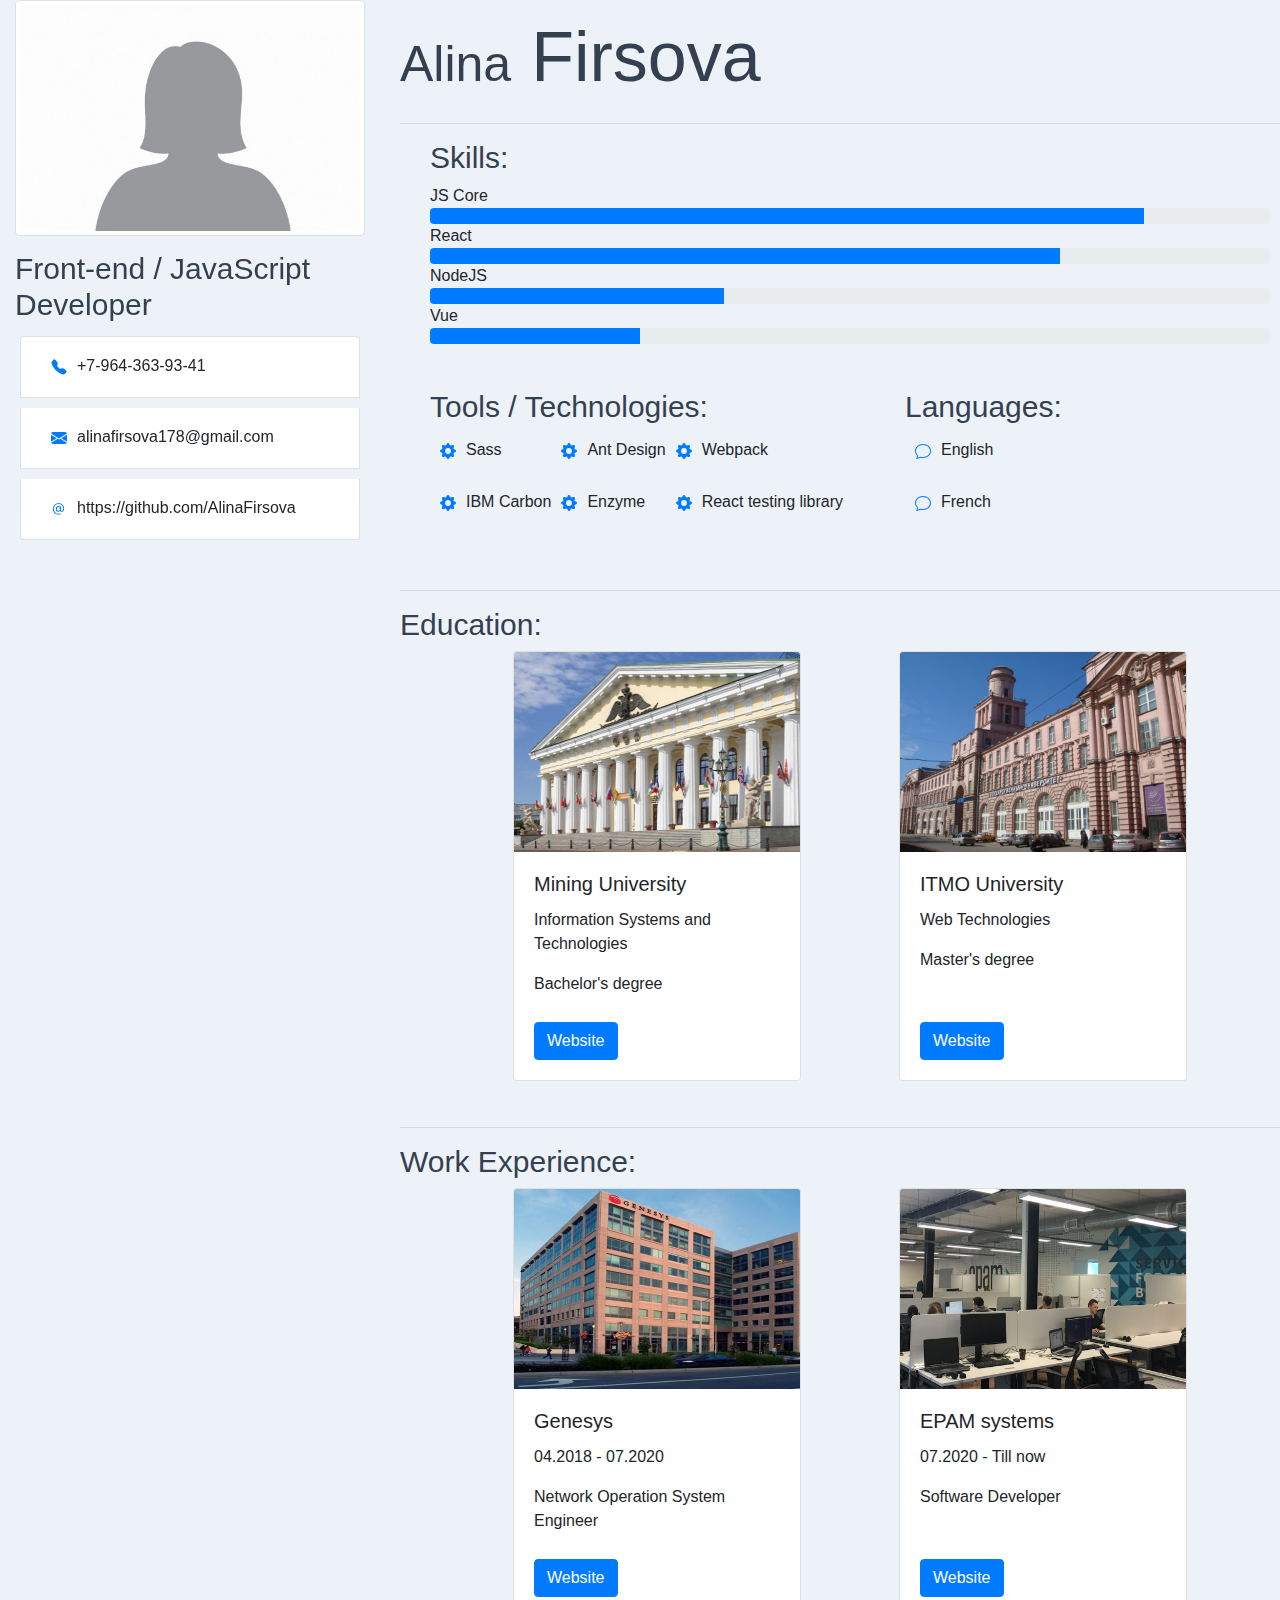
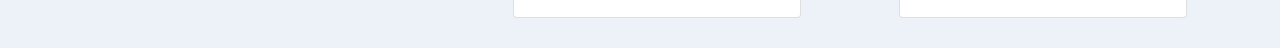
==== index.html @ 810bbb94 "Synchronized build" ====
<!doctype html>
<html lang="en">

<head>

	<meta charset="utf-8">
	<meta name="viewport" content="width=device-width, initial-scale=1, shrink-to-fit=no">

	<link rel="stylesheet" href="https://stackpath.bootstrapcdn.com/bootstrap/4.5.2/css/bootstrap.min.css"
		integrity="sha384-JcKb8q3iqJ61gNV9KGb8thSsNjpSL0n8PARn9HuZOnIxN0hoP+VmmDGMN5t9UJ0Z" crossorigin="anonymous">
	<link rel="stylesheet" href="/static/style.css">
	<title>Alina Firsova</title>
</head>

<body>
	<div class="d-flex">
		<div class="info">
			<img src="/static/img/Alina.jpg" class="img-thumbnail photo">
			<div>
				<h4>Front-end / JavaScript Developer</h4>
				<ul class="list-group">
					<li class="list-group-item">
						<svg width="1em" height="1em" viewBox="0 0 16 16" class="bi bi-telephone-fill" fill="currentColor"
							xmlns="http://www.w3.org/2000/svg">
							<path fill-rule="evenodd"
								d="M2.267.98a1.636 1.636 0 0 1 2.448.152l1.681 2.162c.309.396.418.913.296 1.4l-.513 2.053a.636.636 0 0 0 .167.604L8.65 9.654a.636.636 0 0 0 .604.167l2.052-.513a1.636 1.636 0 0 1 1.401.296l2.162 1.681c.777.604.849 1.753.153 2.448l-.97.97c-.693.693-1.73.998-2.697.658a17.47 17.47 0 0 1-6.571-4.144A17.47 17.47 0 0 1 .639 4.646c-.34-.967-.035-2.004.658-2.698l.97-.969z" />
						</svg>+7-964-363-93-41</li>
					<li class="list-group-item"><svg width="1em" height="1em" viewBox="0 0 16 16" class="bi bi-envelope-fill"
							fill="currentColor" xmlns="http://www.w3.org/2000/svg">
							<path fill-rule="evenodd"
								d="M.05 3.555A2 2 0 0 1 2 2h12a2 2 0 0 1 1.95 1.555L8 8.414.05 3.555zM0 4.697v7.104l5.803-3.558L0 4.697zM6.761 8.83l-6.57 4.027A2 2 0 0 0 2 14h12a2 2 0 0 0 1.808-1.144l-6.57-4.027L8 9.586l-1.239-.757zm3.436-.586L16 11.801V4.697l-5.803 3.546z" />
						</svg>alinafirsova178@gmail.com</li>
					<li class="list-group-item">
						<svg width="1em" height="1em" viewBox="0 0 16 16" class="bi bi-at" fill="currentColor"
							xmlns="http://www.w3.org/2000/svg">
							<path fill-rule="evenodd"
								d="M13.106 7.222c0-2.967-2.249-5.032-5.482-5.032-3.35 0-5.646 2.318-5.646 5.702 0 3.493 2.235 5.708 5.762 5.708.862 0 1.689-.123 2.304-.335v-.862c-.43.199-1.354.328-2.29.328-2.926 0-4.813-1.88-4.813-4.798 0-2.844 1.921-4.881 4.594-4.881 2.735 0 4.608 1.688 4.608 4.156 0 1.682-.554 2.769-1.416 2.769-.492 0-.772-.28-.772-.76V5.206H8.923v.834h-.11c-.266-.595-.881-.964-1.6-.964-1.4 0-2.378 1.162-2.378 2.823 0 1.737.957 2.906 2.379 2.906.8 0 1.415-.39 1.709-1.087h.11c.081.67.703 1.148 1.503 1.148 1.572 0 2.57-1.415 2.57-3.643zm-7.177.704c0-1.197.54-1.907 1.456-1.907.93 0 1.524.738 1.524 1.907S8.308 9.84 7.371 9.84c-.895 0-1.442-.725-1.442-1.914z" />
						</svg>https://github.com/AlinaFirsova</li>
				</ul>
			</div>
		</div>
		<div>
			<div class="main name d-flex"><h2>Alina</h2> <h1>Firsova</h1></div>
			<hr/>
			<div class="container main">
				<div class="container animation">
					<h4>Skills:</h4>
					JS Core <div class="progress">
						<div class="progress-bar" role="progressbar" style="width: 85%" aria-valuenow="25" aria-valuemin="0"
							aria-valuemax="100"></div>
					</div>
					React <div class="progress">
						<div class="progress-bar" role="progressbar" style="width: 75%" aria-valuenow="25" aria-valuemin="0"
							aria-valuemax="100"></div>
					</div>
					NodeJS <div class="progress">
						<div class="progress-bar" role="progressbar" style="width: 35%" aria-valuenow="25" aria-valuemin="0"
							aria-valuemax="100"></div>
					</div>
					Vue <div class="progress">
						<div class="progress-bar" role="progressbar" style="width: 25%" aria-valuenow="25" aria-valuemin="0"
							aria-valuemax="100"></div>
					</div>
				</div>
			</div>
			<div class="d-flex main ">
				<div class="sm-container">
					<div class="tools animation">
						<h4>Tools / Technologies:</h4>
						<div class="d-flex">
							<div>
								<p><svg width="1em" height="1em" viewBox="0 0 16 16" class="bi bi-gear-fill" fill="currentColor"
										xmlns="http://www.w3.org/2000/svg">
										<path fill-rule="evenodd"
											d="M9.405 1.05c-.413-1.4-2.397-1.4-2.81 0l-.1.34a1.464 1.464 0 0 1-2.105.872l-.31-.17c-1.283-.698-2.686.705-1.987 1.987l.169.311c.446.82.023 1.841-.872 2.105l-.34.1c-1.4.413-1.4 2.397 0 2.81l.34.1a1.464 1.464 0 0 1 .872 2.105l-.17.31c-.698 1.283.705 2.686 1.987 1.987l.311-.169a1.464 1.464 0 0 1 2.105.872l.1.34c.413 1.4 2.397 1.4 2.81 0l.1-.34a1.464 1.464 0 0 1 2.105-.872l.31.17c1.283.698 2.686-.705 1.987-1.987l-.169-.311a1.464 1.464 0 0 1 .872-2.105l.34-.1c1.4-.413 1.4-2.397 0-2.81l-.34-.1a1.464 1.464 0 0 1-.872-2.105l.17-.31c.698-1.283-.705-2.686-1.987-1.987l-.311.169a1.464 1.464 0 0 1-2.105-.872l-.1-.34zM8 10.93a2.929 2.929 0 1 0 0-5.86 2.929 2.929 0 0 0 0 5.858z" />
									</svg>Sass </p>
								<p><svg width="1em" height="1em" viewBox="0 0 16 16" class="bi bi-gear-fill" fill="currentColor"
										xmlns="http://www.w3.org/2000/svg">
										<path fill-rule="evenodd"
											d="M9.405 1.05c-.413-1.4-2.397-1.4-2.81 0l-.1.34a1.464 1.464 0 0 1-2.105.872l-.31-.17c-1.283-.698-2.686.705-1.987 1.987l.169.311c.446.82.023 1.841-.872 2.105l-.34.1c-1.4.413-1.4 2.397 0 2.81l.34.1a1.464 1.464 0 0 1 .872 2.105l-.17.31c-.698 1.283.705 2.686 1.987 1.987l.311-.169a1.464 1.464 0 0 1 2.105.872l.1.34c.413 1.4 2.397 1.4 2.81 0l.1-.34a1.464 1.464 0 0 1 2.105-.872l.31.17c1.283.698 2.686-.705 1.987-1.987l-.169-.311a1.464 1.464 0 0 1 .872-2.105l.34-.1c1.4-.413 1.4-2.397 0-2.81l-.34-.1a1.464 1.464 0 0 1-.872-2.105l.17-.31c.698-1.283-.705-2.686-1.987-1.987l-.311.169a1.464 1.464 0 0 1-2.105-.872l-.1-.34zM8 10.93a2.929 2.929 0 1 0 0-5.86 2.929 2.929 0 0 0 0 5.858z" />
									</svg>IBM Carbon</p>
							</div>
							<div>
								<p><svg width="1em" height="1em" viewBox="0 0 16 16" class="bi bi-gear-fill" fill="currentColor"
										xmlns="http://www.w3.org/2000/svg">
										<path fill-rule="evenodd"
											d="M9.405 1.05c-.413-1.4-2.397-1.4-2.81 0l-.1.34a1.464 1.464 0 0 1-2.105.872l-.31-.17c-1.283-.698-2.686.705-1.987 1.987l.169.311c.446.82.023 1.841-.872 2.105l-.34.1c-1.4.413-1.4 2.397 0 2.81l.34.1a1.464 1.464 0 0 1 .872 2.105l-.17.31c-.698 1.283.705 2.686 1.987 1.987l.311-.169a1.464 1.464 0 0 1 2.105.872l.1.34c.413 1.4 2.397 1.4 2.81 0l.1-.34a1.464 1.464 0 0 1 2.105-.872l.31.17c1.283.698 2.686-.705 1.987-1.987l-.169-.311a1.464 1.464 0 0 1 .872-2.105l.34-.1c1.4-.413 1.4-2.397 0-2.81l-.34-.1a1.464 1.464 0 0 1-.872-2.105l.17-.31c.698-1.283-.705-2.686-1.987-1.987l-.311.169a1.464 1.464 0 0 1-2.105-.872l-.1-.34zM8 10.93a2.929 2.929 0 1 0 0-5.86 2.929 2.929 0 0 0 0 5.858z" />
									</svg>Ant Design</p>
									<p><svg width="1em" height="1em" viewBox="0 0 16 16" class="bi bi-gear-fill" fill="currentColor"
										xmlns="http://www.w3.org/2000/svg">
										<path fill-rule="evenodd"
											d="M9.405 1.05c-.413-1.4-2.397-1.4-2.81 0l-.1.34a1.464 1.464 0 0 1-2.105.872l-.31-.17c-1.283-.698-2.686.705-1.987 1.987l.169.311c.446.82.023 1.841-.872 2.105l-.34.1c-1.4.413-1.4 2.397 0 2.81l.34.1a1.464 1.464 0 0 1 .872 2.105l-.17.31c-.698 1.283.705 2.686 1.987 1.987l.311-.169a1.464 1.464 0 0 1 2.105.872l.1.34c.413 1.4 2.397 1.4 2.81 0l.1-.34a1.464 1.464 0 0 1 2.105-.872l.31.17c1.283.698 2.686-.705 1.987-1.987l-.169-.311a1.464 1.464 0 0 1 .872-2.105l.34-.1c1.4-.413 1.4-2.397 0-2.81l-.34-.1a1.464 1.464 0 0 1-.872-2.105l.17-.31c.698-1.283-.705-2.686-1.987-1.987l-.311.169a1.464 1.464 0 0 1-2.105-.872l-.1-.34zM8 10.93a2.929 2.929 0 1 0 0-5.86 2.929 2.929 0 0 0 0 5.858z" />
									</svg>Enzyme</p>
							</div>
							<div>
								<p><svg width="1em" height="1em" viewBox="0 0 16 16" class="bi bi-gear-fill" fill="currentColor"
									xmlns="http://www.w3.org/2000/svg">
									<path fill-rule="evenodd"
										d="M9.405 1.05c-.413-1.4-2.397-1.4-2.81 0l-.1.34a1.464 1.464 0 0 1-2.105.872l-.31-.17c-1.283-.698-2.686.705-1.987 1.987l.169.311c.446.82.023 1.841-.872 2.105l-.34.1c-1.4.413-1.4 2.397 0 2.81l.34.1a1.464 1.464 0 0 1 .872 2.105l-.17.31c-.698 1.283.705 2.686 1.987 1.987l.311-.169a1.464 1.464 0 0 1 2.105.872l.1.34c.413 1.4 2.397 1.4 2.81 0l.1-.34a1.464 1.464 0 0 1 2.105-.872l.31.17c1.283.698 2.686-.705 1.987-1.987l-.169-.311a1.464 1.464 0 0 1 .872-2.105l.34-.1c1.4-.413 1.4-2.397 0-2.81l-.34-.1a1.464 1.464 0 0 1-.872-2.105l.17-.31c.698-1.283-.705-2.686-1.987-1.987l-.311.169a1.464 1.464 0 0 1-2.105-.872l-.1-.34zM8 10.93a2.929 2.929 0 1 0 0-5.86 2.929 2.929 0 0 0 0 5.858z" />
								</svg>Webpack</p>

							<p><svg width="1em" height="1em" viewBox="0 0 16 16" class="bi bi-gear-fill" fill="currentColor"
									xmlns="http://www.w3.org/2000/svg">
									<path fill-rule="evenodd"
										d="M9.405 1.05c-.413-1.4-2.397-1.4-2.81 0l-.1.34a1.464 1.464 0 0 1-2.105.872l-.31-.17c-1.283-.698-2.686.705-1.987 1.987l.169.311c.446.82.023 1.841-.872 2.105l-.34.1c-1.4.413-1.4 2.397 0 2.81l.34.1a1.464 1.464 0 0 1 .872 2.105l-.17.31c-.698 1.283.705 2.686 1.987 1.987l.311-.169a1.464 1.464 0 0 1 2.105.872l.1.34c.413 1.4 2.397 1.4 2.81 0l.1-.34a1.464 1.464 0 0 1 2.105-.872l.31.17c1.283.698 2.686-.705 1.987-1.987l-.169-.311a1.464 1.464 0 0 1 .872-2.105l.34-.1c1.4-.413 1.4-2.397 0-2.81l-.34-.1a1.464 1.464 0 0 1-.872-2.105l.17-.31c.698-1.283-.705-2.686-1.987-1.987l-.311.169a1.464 1.464 0 0 1-2.105-.872l-.1-.34zM8 10.93a2.929 2.929 0 1 0 0-5.86 2.929 2.929 0 0 0 0 5.858z" />
								</svg>React testing library</p>
							</div>
						</div>
					</div>
				</div>
				<div class="sm-container  animation">
					<div class="container">
						<h4>Languages:</h4>
						<p><svg width="1em" height="1em" viewBox="0 0 16 16" class="bi bi-chat" fill="currentColor"
								xmlns="http://www.w3.org/2000/svg">
								<path fill-rule="evenodd"
									d="M2.678 11.894a1 1 0 0 1 .287.801 10.97 10.97 0 0 1-.398 2c1.395-.323 2.247-.697 2.634-.893a1 1 0 0 1 .71-.074A8.06 8.06 0 0 0 8 14c3.996 0 7-2.807 7-6 0-3.192-3.004-6-7-6S1 4.808 1 8c0 1.468.617 2.83 1.678 3.894zm-.493 3.905a21.682 21.682 0 0 1-.713.129c-.2.032-.352-.176-.273-.362a9.68 9.68 0 0 0 .244-.637l.003-.01c.248-.72.45-1.548.524-2.319C.743 11.37 0 9.76 0 8c0-3.866 3.582-7 8-7s8 3.134 8 7-3.582 7-8 7a9.06 9.06 0 0 1-2.347-.306c-.52.263-1.639.742-3.468 1.105z" />
							</svg>English</p>
						<p><svg width="1em" height="1em" viewBox="0 0 16 16" class="bi bi-chat" fill="currentColor"
								xmlns="http://www.w3.org/2000/svg">
								<path fill-rule="evenodd"
									d="M2.678 11.894a1 1 0 0 1 .287.801 10.97 10.97 0 0 1-.398 2c1.395-.323 2.247-.697 2.634-.893a1 1 0 0 1 .71-.074A8.06 8.06 0 0 0 8 14c3.996 0 7-2.807 7-6 0-3.192-3.004-6-7-6S1 4.808 1 8c0 1.468.617 2.83 1.678 3.894zm-.493 3.905a21.682 21.682 0 0 1-.713.129c-.2.032-.352-.176-.273-.362a9.68 9.68 0 0 0 .244-.637l.003-.01c.248-.72.45-1.548.524-2.319C.743 11.37 0 9.76 0 8c0-3.866 3.582-7 8-7s8 3.134 8 7-3.582 7-8 7a9.06 9.06 0 0 1-2.347-.306c-.52.263-1.639.742-3.468 1.105z" />
							</svg>French</p>
					</div>
				</div>
			</div>
			<hr/>
			<h4 class="main">Education:</h4>
			<div class="container d-flex main">
				<div class="card animation" style="width: 18rem;">
					<img src="/static/img/mining.jpg" class="card-img-top">
					<div class="card-body">
						<h5 class="card-title">Mining University</h5>
						<p class="card-text">Information Systems and Technologies</p>
						<p class="card-text"></p>Bachelor's degree</p>
						<a href="https://spmi.ru" class="btn btn-primary">Website</a>
					</div>
				</div>
				<div class="card animation" style="width: 18rem;">
					<img src="/static/img/itmo.jpg" class="card-img-top">
					<div class="card-body">
						<h5 class="card-title">ITMO University</h5>
						<p class="card-text">Web Technologies</p>
						<p class="card-text"></p>Master's degree</p>
						<a href="https://itmo.ru/ru/" class="btn btn-primary">Website</a>
					</div>
				</div>
			</div>
			<hr/>
			<h4 class="main">Work Experience:</h4>

			<div class="container d-flex main">
				<div class="card animation" style="width: 18rem;">
					<img src="/static/img/genesys.jpg" class="card-img-top">
					<div class="card-body">
						<h5 class="card-title">Genesys</h5>
						<p class="card-text">04.2018 - 07.2020
							<p>Network Operation System Engineer</p>
						</p>
						<a href="https://www.genesys.com/ru-ru" class="btn btn-primary">Website</a>
					</div>
				</div>
				<div class="card animation" style="width: 18rem;">
					<img src="/static/img/epam.jpg" class="card-img-top">
					<div class="card-body">
						<h5 class="card-title">EPAM systems</h5>
						<p class="card-text">07.2020 - Till now 
							<p>Software Developer</p>
						</p>
						<a href="https://www.epam-group.ru/about/who-we-are/epam-russia/spb" class="btn btn-primary">Website</a>
					</div>
				</div>
			</div>
		</div>

		<script src="https://code.jquery.com/jquery-3.5.1.slim.min.js"
			integrity="sha384-DfXdz2htPH0lsSSs5nCTpuj/zy4C+OGpamoFVy38MVBnE+IbbVYUew+OrCXaRkfj"
			crossorigin="anonymous"></script>
		<script src="https://cdn.jsdelivr.net/npm/popper.js@1.16.1/dist/umd/popper.min.js"
			integrity="sha384-9/reFTGAW83EW2RDu2S0VKaIzap3H66lZH81PoYlFhbGU+6BZp6G7niu735Sk7lN"
			crossorigin="anonymous"></script>
		<script src="https://stackpath.bootstrapcdn.com/bootstrap/4.5.2/js/bootstrap.min.js"
			integrity="sha384-B4gt1jrGC7Jh4AgTPSdUtOBvfO8shuf57BaghqFfPlYxofvL8/KUEfYiJOMMV+rV"
			crossorigin="anonymous"></script>
	</div>
</body>

</html>
---- static/style.css ----
.main {
    width: 900px;
    justify-content: space-evenly;
    margin-left: 400px;
    align-items: center;
}

hr {
    width: 900px;
    margin-left: 400px;
}

.photo {
    width: 350px;
    height: auto;
}

body {
    background-color: #edf2f9;
    overflow-x: hidden;
}

.animation:hover {
    transform: scale(1.05); 
}

.custom-container {
    background-color: white;
    border-radius: .25rem;
    padding: 10px;
    min-height: 200px;
}

h1, h2, h4 {
    color: #344050;
    margin-top: 15px;
}

h1 {
    font-size: 70px;
    margin-left: 20px;
}

h2 {
    font-size: 50px;
}

h4 {
    font-size: 30px;
}

svg {
    fill: #007bff;
    margin: 10px;
}

.list-group-item {
    margin: 5px;
}

.sm-container {
    width: 400px;
    height: 170px;
    margin: 30px;
}

.info {
    position: fixed;
    top: 0;
    left: 15px;
    width: 350px;
}

.card {
    height: 430px;
    margin-bottom: 30px;
    position: relative;
}

.card img {
    width: auto;
    height: 200px;
}

.tools {
    width: 500px;
}

.name {
    justify-content: flex-start;
    align-items: baseline;
}

.btn {
    position: absolute;
    bottom: 20px;
}
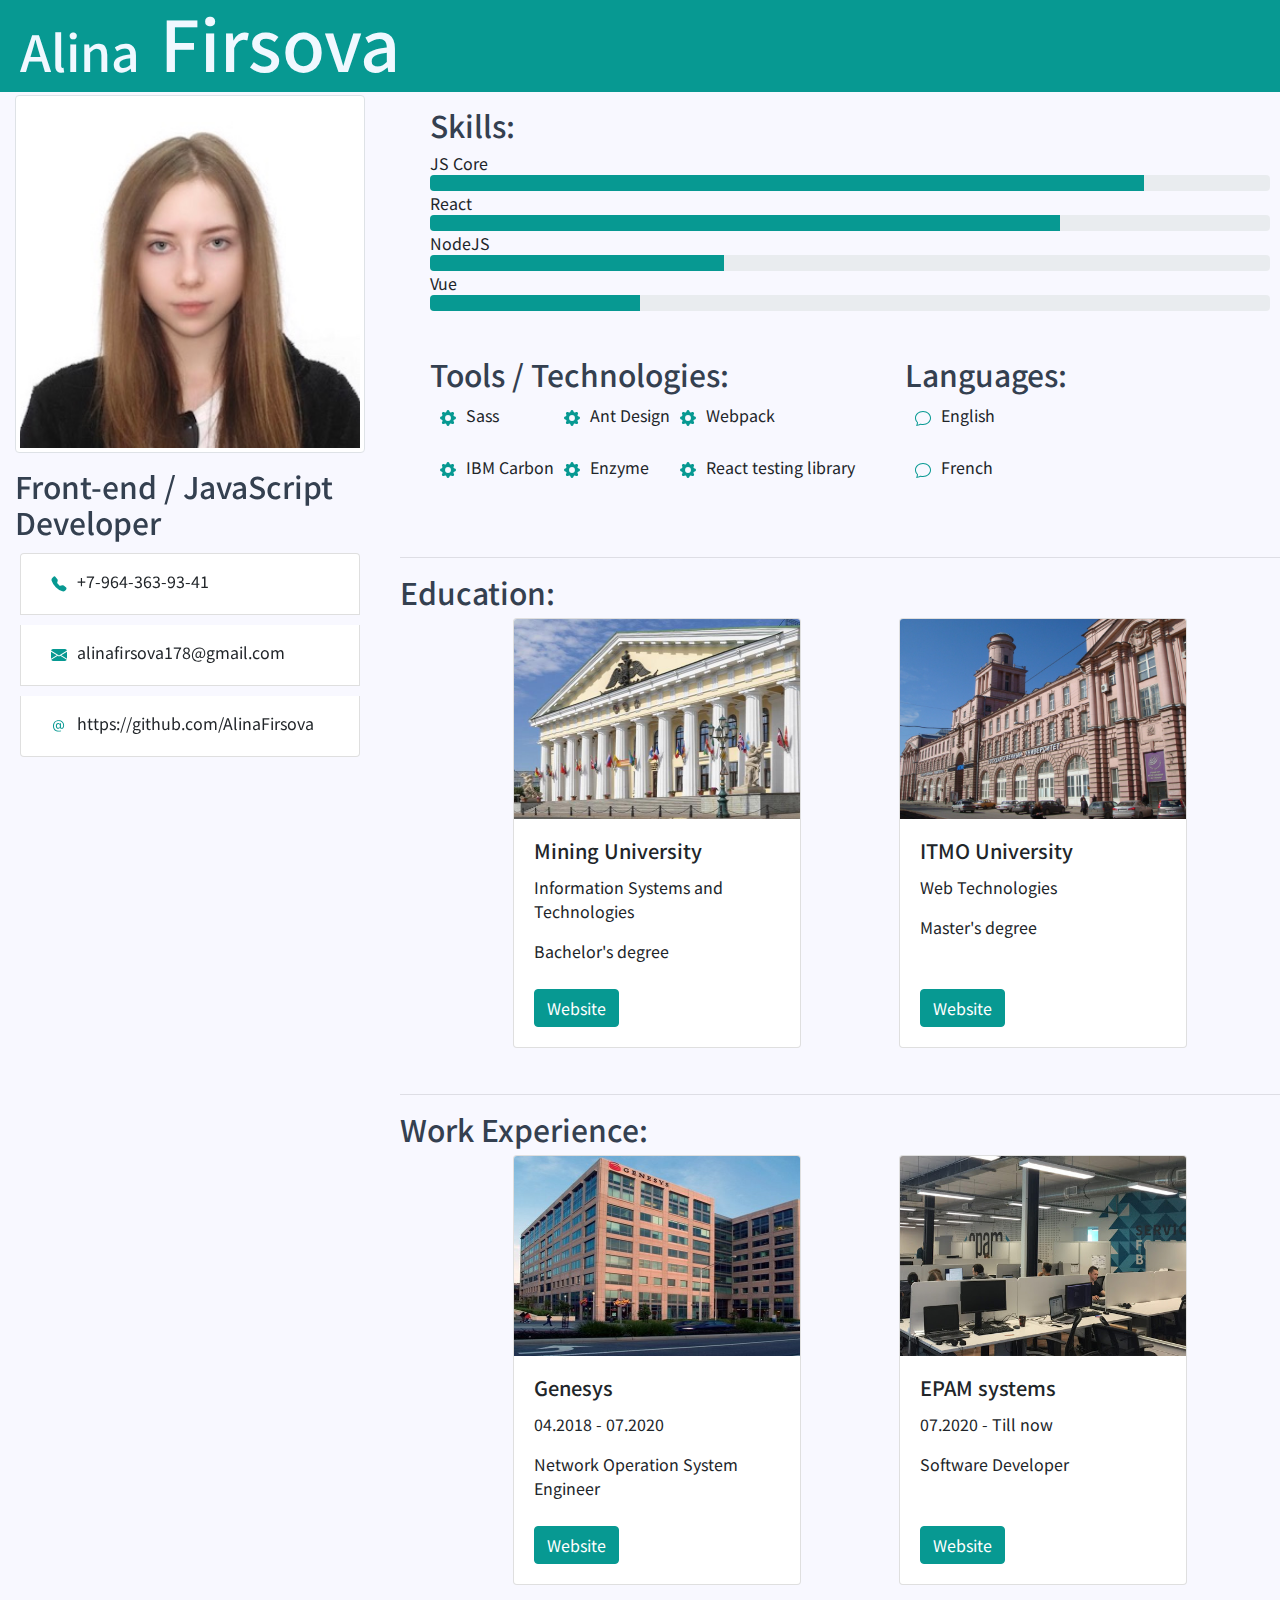
==== commit 6faa6baa: "Synchronized build" ====
--- a/index.html
+++ b/index.html
@@ -13,9 +13,10 @@
 </head>
 
 <body>
+  <div class="name d-flex"><h2>Alina</h2> <h1>Firsova</h1></div>
 	<div class="d-flex">
 		<div class="info">
-			<img src="/static/img/Alina.jpg" class="img-thumbnail photo">
+			<img src="/static/img/Alina.jpeg" class="img-thumbnail photo">
 			<div>
 				<h4>Front-end / JavaScript Developer</h4>
 				<ul class="list-group">
@@ -40,8 +41,6 @@
 			</div>
 		</div>
 		<div>
-			<div class="main name d-flex"><h2>Alina</h2> <h1>Firsova</h1></div>
-			<hr/>
 			<div class="container main">
 				<div class="container animation">
 					<h4>Skills:</h4>
--- a/static/style.css
+++ b/static/style.css
@@ -1,9 +1,23 @@
+
+@import url('https://fonts.googleapis.com/css2?family=Noto+Sans+TC:wght@300;500;700&display=swap');
+
+h1, h2 {
+    color: aliceblue;
+    font-family: 'Noto Sans TC', sans-serif;
+}
 
 .main {
     width: 900px;
     justify-content: space-evenly;
     margin-left: 400px;
     align-items: center;
+}
+
+.info {
+    position: fixed;
+    top: 95px;
+    left: 15px;
+    width: 350px;
 }
 
 hr {
@@ -17,8 +31,9 @@
 }
 
 body {
-    background-color: #edf2f9;
+    background-color: #F8F8FF;
     overflow-x: hidden;
+    font-family: 'Noto Sans TC', sans-serif;
 }
 
 .animation:hover {
@@ -32,10 +47,11 @@
     min-height: 200px;
 }
 
-h1, h2, h4 {
+h4 {
     color: #344050;
     margin-top: 15px;
 }
+
 
 h1 {
     font-size: 70px;
@@ -51,7 +67,7 @@
 }
 
 svg {
-    fill: #007bff;
+    fill: #079992;
     margin: 10px;
 }
 
@@ -63,13 +79,6 @@
     width: 400px;
     height: 170px;
     margin: 30px;
-}
-
-.info {
-    position: fixed;
-    top: 0;
-    left: 15px;
-    width: 350px;
 }
 
 .card {
@@ -90,9 +99,18 @@
 .name {
     justify-content: flex-start;
     align-items: baseline;
+    background-color: #079992;
+    width: 100%;
+    padding-left: 20px;
 }
 
 .btn {
     position: absolute;
     bottom: 20px;
+    background-color: #079992;
+    border-color: #079992;
+}
+
+.progress-bar {
+    background-color: #079992;
 }